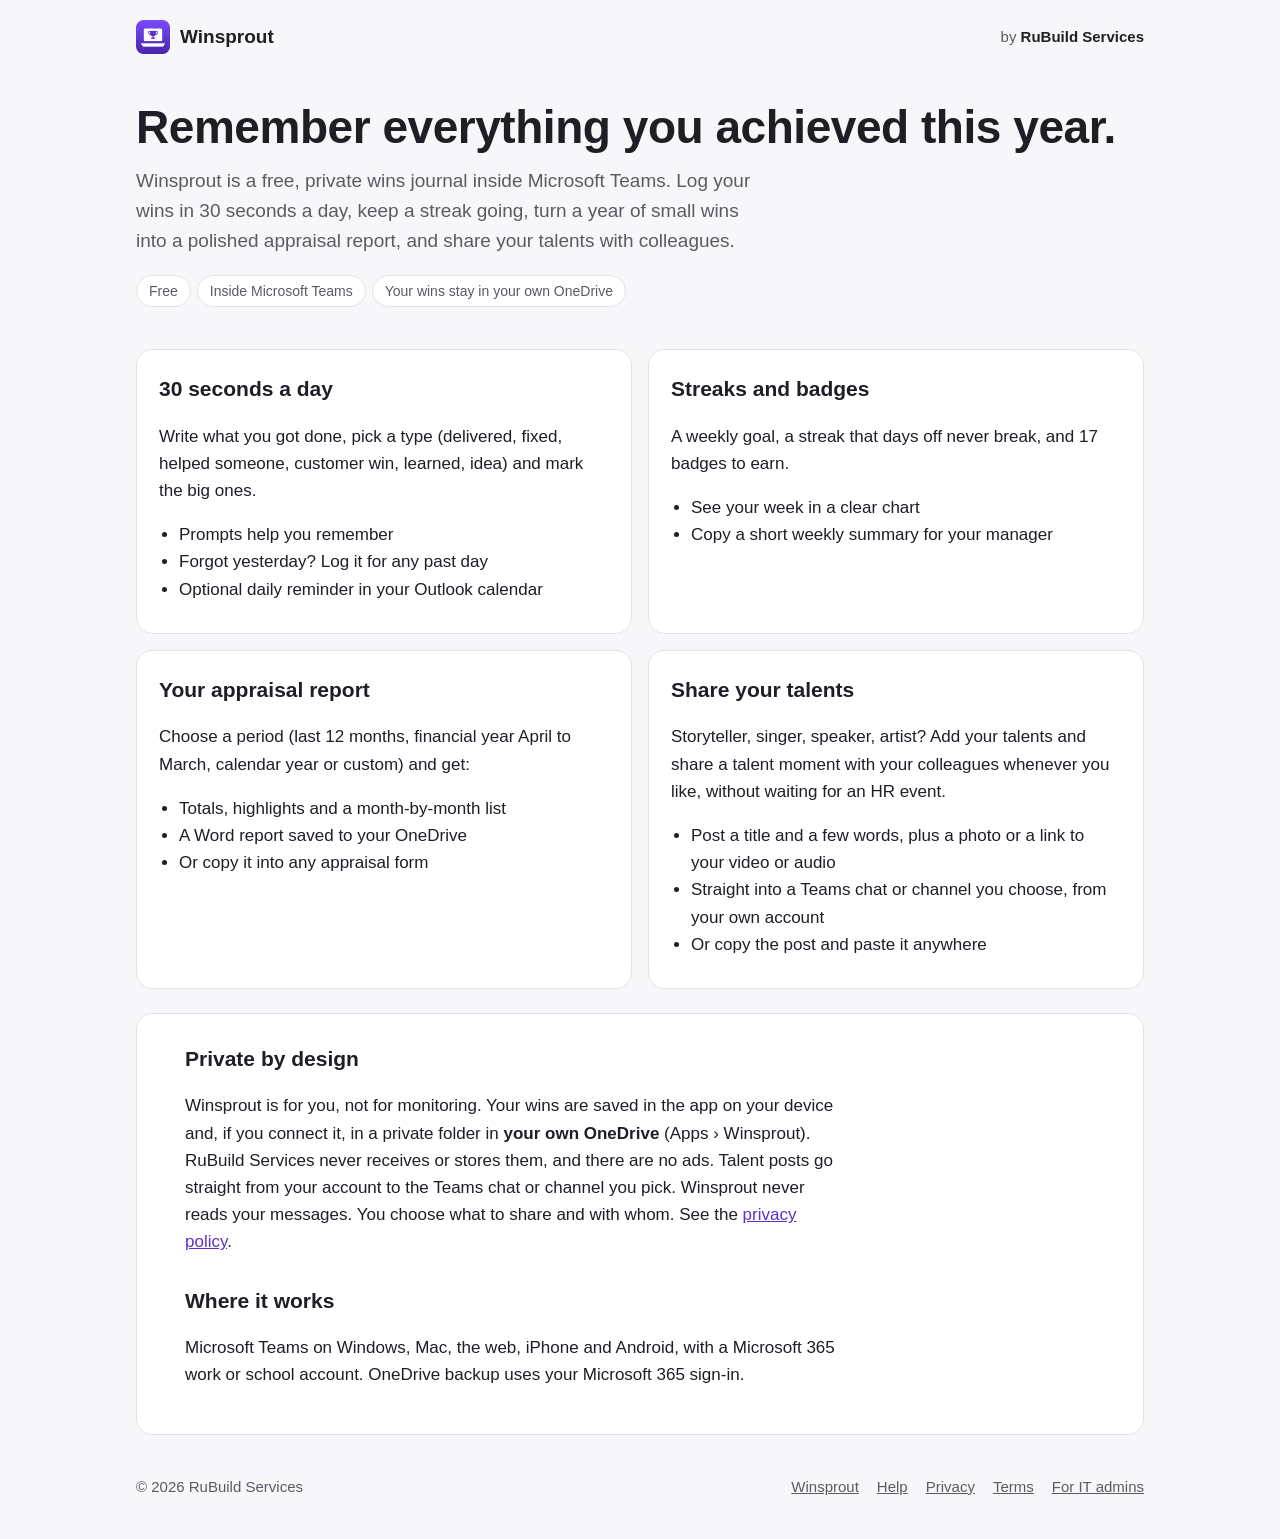
==== about.html @ 285c981b "Add files via upload" ====
<!doctype html>
<html lang="en">
<head>
<meta charset="utf-8">
<meta name="viewport" content="width=device-width, initial-scale=1">
<title>Winsprout – your daily wins, ready for appraisal time</title>
<meta name="description" content="Winsprout is a free, private daily wins journal in Microsoft Teams that turns your wins into an achievements report.">
<link rel="icon" href="img/icon-32.png">
<link rel="stylesheet" href="css/site.css?v=1.0.0">
</head>
<body>
<div class="wrap">
<header class="top">
  <a class="mark" href="about.html"><img src="img/icon-64.png" alt="">Winsprout</a>
  <a class="by" href="https://rubuild.com">by <b>RuBuild Services</b></a>
</header>
<main>

<section class="hero">
  <h1>Remember everything you achieved this year.</h1>
  <p class="lead">Winsprout is a free, private wins journal inside Microsoft Teams. Log your wins in 30 seconds a day, keep a streak going, turn a year of small wins into a polished appraisal report, and share your talents with colleagues.</p>
  <span class="pill">Free</span><span class="pill">Inside Microsoft Teams</span><span class="pill">Your wins stay in your own OneDrive</span>
</section>
<div class="grid">
  <section class="card"><h2>30 seconds a day</h2><p>Write what you got done, pick a type (delivered, fixed, helped someone, customer win, learned, idea) and mark the big ones.</p><ul><li>Prompts help you remember</li><li>Forgot yesterday? Log it for any past day</li><li>Optional daily reminder in your Outlook calendar</li></ul></section>
  <section class="card"><h2>Streaks and badges</h2><p>A weekly goal, a streak that days off never break, and 17 badges to earn.</p><ul><li>See your week in a clear chart</li><li>Copy a short weekly summary for your manager</li></ul></section>
  <section class="card"><h2>Your appraisal report</h2><p>Choose a period (last 12 months, financial year April to March, calendar year or custom) and get:</p><ul><li>Totals, highlights and a month-by-month list</li><li>A Word report saved to your OneDrive</li><li>Or copy it into any appraisal form</li></ul></section>
  <section class="card"><h2>Share your talents</h2><p>Storyteller, singer, speaker, artist? Add your talents and share a talent moment with your colleagues whenever you like, without waiting for an HR event.</p><ul><li>Post a title and a few words, plus a photo or a link to your video or audio</li><li>Straight into a Teams chat or channel you choose, from your own account</li><li>Or copy the post and paste it anywhere</li></ul></section>
</div>
<section class="doc"><div class="inner">
  <h2 style="margin-top:0">Private by design</h2>
  <p>Winsprout is for you, not for monitoring. Your wins are saved in the app on your device and, if you connect it, in a private folder in <b>your own OneDrive</b> (Apps › Winsprout). RuBuild Services never receives or stores them, and there are no ads. Talent posts go straight from your account to the Teams chat or channel you pick. Winsprout never reads your messages. You choose what to share and with whom. See the <a href="privacy.html">privacy policy</a>.</p>
  <h2>Where it works</h2>
  <p>Microsoft Teams on Windows, Mac, the web, iPhone and Android, with a Microsoft 365 work or school account. OneDrive backup uses your Microsoft 365 sign-in.</p>
</div></section>
</main>
<footer>
  <span>© 2026 RuBuild Services</span>
  <nav><a href="about.html">Winsprout</a><a href="support.html">Help</a><a href="privacy.html">Privacy</a><a href="terms.html">Terms</a><a href="it-admins.html">For IT admins</a></nav>
</footer>
</div>
</body>
</html>
---- css/site.css ----
:root{--violet:#5B2FC9;--ink:#1F1D26;--soft:#5C5966;--paper:#F7F7F9;--card:#fff;--line:#E4E2E9;
  --body:"Segoe UI",-apple-system,BlinkMacSystemFont,Roboto,"Helvetica Neue",sans-serif}
*{box-sizing:border-box}html,body{margin:0}
body{background:var(--paper);color:var(--ink);font-family:var(--body);font-size:17px;line-height:1.6}
a{color:var(--violet)}a:focus-visible,button:focus-visible{outline:3px solid var(--violet);outline-offset:3px;border-radius:4px}
.wrap{max-width:1040px;margin:0 auto;padding:0 16px}
.top{display:flex;align-items:center;justify-content:space-between;padding:20px 0;gap:12px;flex-wrap:wrap}
.mark{display:flex;align-items:center;gap:10px;text-decoration:none;color:var(--ink);font-weight:700;font-size:19px}
.mark img{width:34px;height:34px}
.by{font-size:15px;color:var(--soft);text-decoration:none}.by b{color:var(--ink)}
.hero{padding:28px 0 12px}
h1{font-size:clamp(30px,5vw,46px);line-height:1.12;margin:0 0 12px;letter-spacing:-.01em}
.lead{font-size:19px;color:var(--soft);max-width:60ch;margin:0 0 18px}
.pill{display:inline-block;background:var(--card);border:1px solid var(--line);border-radius:999px;padding:4px 12px;font-size:14px;color:var(--soft);margin:0 6px 6px 0}
.grid{display:grid;grid-template-columns:1fr;gap:16px;margin:24px 0}
@media (min-width:720px){.grid{grid-template-columns:repeat(2,1fr)}}
.card{background:var(--card);border:1px solid var(--line);border-radius:16px;padding:22px}
.card h2{font-size:21px;margin:0 0 8px}
.card ul{padding-left:20px;margin:8px 0}
.doc{background:var(--card);border:1px solid var(--line);border-radius:16px;padding:28px clamp(18px,4vw,48px);margin:16px 0 32px}
.doc .inner{max-width:70ch}
.doc h1{font-size:clamp(28px,4vw,38px)}
.doc h2{font-size:21px;margin:28px 0 6px}
.updated{color:var(--soft);font-size:15px}
table.sample{border-collapse:collapse;margin:12px 0;font-size:15px}
table.sample td,table.sample th{border:1px solid var(--line);padding:4px 10px;text-align:left}
footer{padding:8px 0 40px;font-size:15px;color:var(--soft);display:flex;gap:18px;flex-wrap:wrap;justify-content:space-between}
footer nav{display:flex;gap:18px;flex-wrap:wrap}footer a{color:var(--soft)}
.shot{width:100%;height:auto;border-radius:12px;border:1px solid var(--line);display:block}
.tablewrap{overflow-x:auto;margin:12px 0}
.tablewrap table{border-collapse:collapse;font-size:15px;min-width:560px;width:100%}
.tablewrap th,.tablewrap td{border:1px solid var(--line);padding:6px 10px;text-align:left;vertical-align:top;background:var(--card)}
.tablewrap th{font-weight:600}
.code{font-family:Consolas,Menlo,monospace;font-size:13px;overflow-wrap:anywhere;background:var(--card);border:1px solid var(--line);border-radius:8px;padding:8px 10px}
.doc h3{font-size:17px;margin:18px 0 6px}
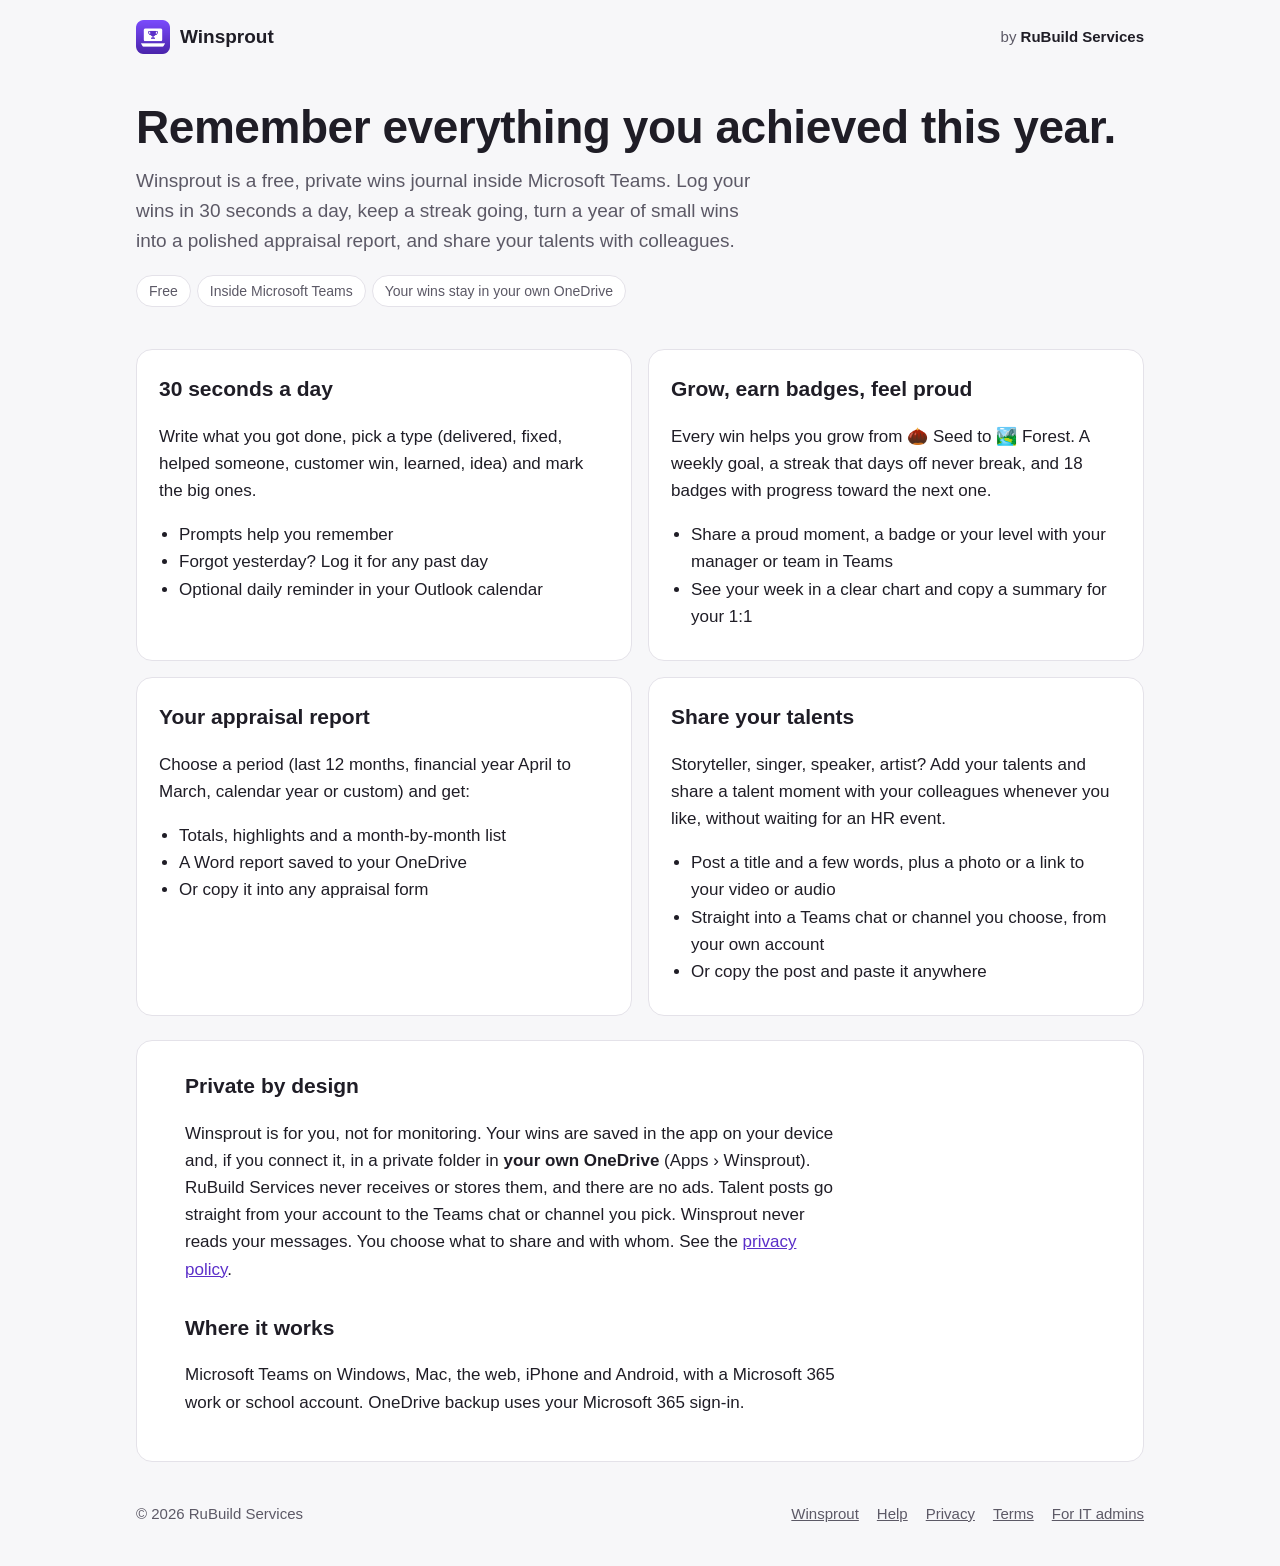
==== commit d1f8fece: "Add files via upload" ====
--- a/about.html
+++ b/about.html
@@ -23,7 +23,7 @@
 </section>
 <div class="grid">
   <section class="card"><h2>30 seconds a day</h2><p>Write what you got done, pick a type (delivered, fixed, helped someone, customer win, learned, idea) and mark the big ones.</p><ul><li>Prompts help you remember</li><li>Forgot yesterday? Log it for any past day</li><li>Optional daily reminder in your Outlook calendar</li></ul></section>
-  <section class="card"><h2>Streaks and badges</h2><p>A weekly goal, a streak that days off never break, and 17 badges to earn.</p><ul><li>See your week in a clear chart</li><li>Copy a short weekly summary for your manager</li></ul></section>
+  <section class="card"><h2>Grow, earn badges, feel proud</h2><p>Every win helps you grow from 🌰 Seed to 🏞️ Forest. A weekly goal, a streak that days off never break, and 18 badges with progress toward the next one.</p><ul><li>Share a proud moment, a badge or your level with your manager or team in Teams</li><li>See your week in a clear chart and copy a summary for your 1:1</li></ul></section>
   <section class="card"><h2>Your appraisal report</h2><p>Choose a period (last 12 months, financial year April to March, calendar year or custom) and get:</p><ul><li>Totals, highlights and a month-by-month list</li><li>A Word report saved to your OneDrive</li><li>Or copy it into any appraisal form</li></ul></section>
   <section class="card"><h2>Share your talents</h2><p>Storyteller, singer, speaker, artist? Add your talents and share a talent moment with your colleagues whenever you like, without waiting for an HR event.</p><ul><li>Post a title and a few words, plus a photo or a link to your video or audio</li><li>Straight into a Teams chat or channel you choose, from your own account</li><li>Or copy the post and paste it anywhere</li></ul></section>
 </div>
